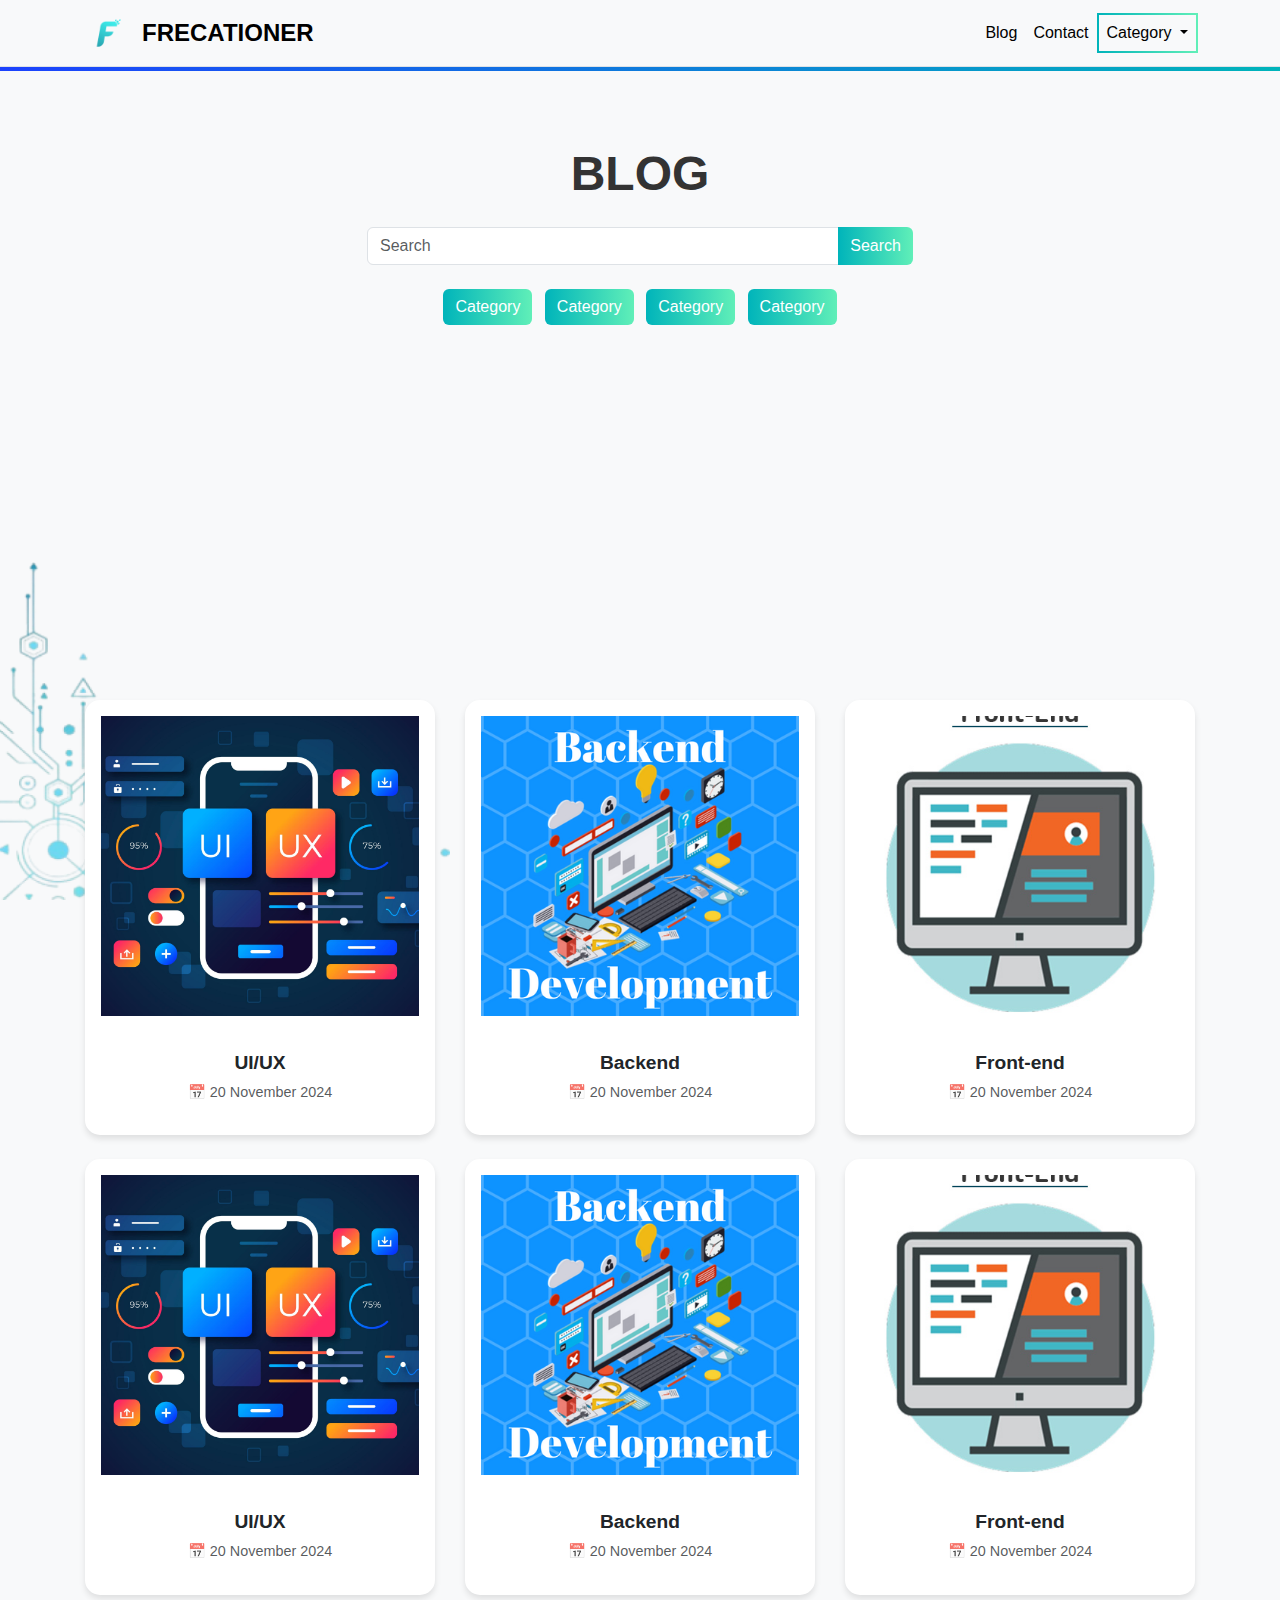
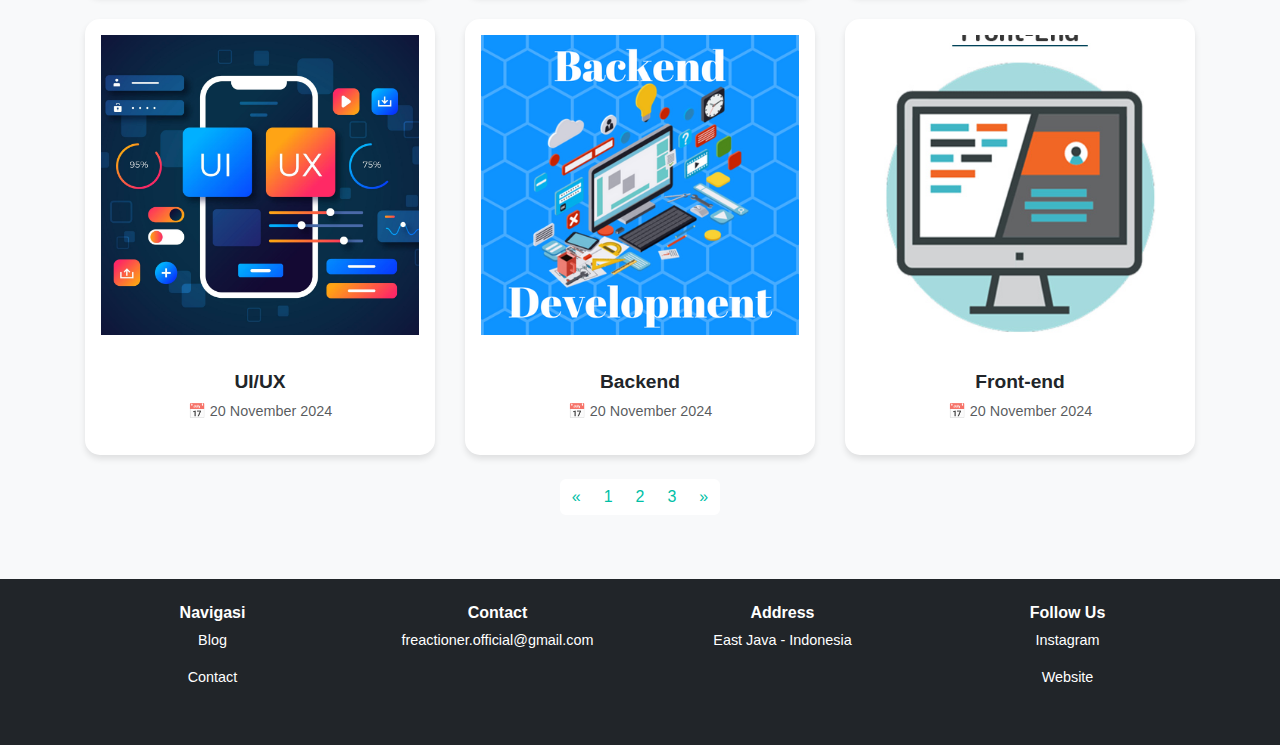
==== index.html @ 459d486b "main" ====
<!DOCTYPE html>
<html lang="en">
<head>
  <meta charset="UTF-8">
  <meta name="viewport" content="width=device-width, initial-scale=1.0">
  <title>Blog Page</title>
  <!-- Bootstrap 5 CSS -->
  <link href="https://cdn.jsdelivr.net/npm/bootstrap@5.3.0/dist/css/bootstrap.min.css" rel="stylesheet">
  <link rel="stylesheet" href="css/styles.css">
</head>
<body>
  <!-- Navbar -->
  <nav class="navbar navbar-expand-lg navbar-light bg-light border-bottom navbar-gradient-shadow">
    <div class="container">
        <img class="image" src="image/F.png" alt="">
      <a class="navbar-brand fw-bold" href="#">FRECATIONER</a>
      <button class="navbar-toggler" type="button" data-bs-toggle="collapse" data-bs-target="#navbarNav" aria-controls="navbarNav" aria-expanded="false" aria-label="Toggle navigation">
        <span class="navbar-toggler-icon"></span>
      </button>
      <div class="collapse navbar-collapse" id="navbarNav">
        <ul class="navbar-nav ms-auto">
          <li class="nav-item">
            <a class="nav-link active" href="#">Blog</a>
          </li>
          <li class="nav-item">
            <a class="nav-link active" href="#">Contact</a>
          </li>
          <li class="nav-item dropdown">
            <a class="nav-link dropdown-toggle" href="#" id="navbarDropdown" role="button" data-bs-toggle="dropdown">
              Category
            </a>
            <ul class="dropdown-menu" aria-labelledby="navbarDropdown">
              <li><a class="dropdown-item" href="#">UI/UX</a></li>
              <li><a class="dropdown-item" href="#">Backend</a></li>
              <li><a class="dropdown-item" href="#">Front-end</a></li>
            </ul>
          </li>
        </ul>
      </div>
    </div>
  </nav>

  <!-- Main Content -->
  <div class="container py-5">
    <h1 class="text-center mb-4">BLOG</h1>

    <!-- Search Bar -->
    <div class="row justify-content-center mb-4">
      <div class="col-md-6">
        <div class="input-group">
          <input type="text" class="form-control" placeholder="Search">
          <button class="btn btn-success">Search</button>
        </div>
      </div>
    </div>

    <!-- Categories -->
    <div class="text-center mb-4">
      <a href="categori.html" class="btn btn-outline-success mx-1">Category</a>
      <a href="categori.html" class="btn btn-outline-success mx-1">Category</a>
      <a href="categori.html" class="btn btn-outline-success mx-1">Category</a>
      <a href="categori.html" class="btn btn-outline-success mx-1">Category</a>
    </div>

    <!-- Gambar -->
    <div class="container">
      <img src="image/gambar-hiasan.png" class="corner-image">
    </div>

    <!-- Posts -->
  <div class="content-section">
    <div class="row g-4">
      <div class="col-md-4">
        <div class="card">
          <!-- <img src="#" class="card-img-top" alt="UI/UX"> -->
          <div class="card-body text-center">
            <img class="img" src="image/desain.jpeg" alt="">
            <h5 class="card-title">UI/UX</h5>
            <p class="text-muted"><span>📅</span> 20 November 2024</p>
          </div>
        </div>
      </div>
      <div class="col-md-4">
        <div class="card">
          <!-- <img src="#" class="card-img-top" alt="Backend"> -->
          <div class="card-body text-center">
            <img class="img" src="image/backend.png" alt="">
            <h5 class="card-title">Backend</h5>
            <p class="text-muted"><span>📅</span> 20 November 2024</p>
          </div>
        </div>
      </div>
      <div class="col-md-4">
        <div class="card">
          <!-- <img src="#" class="card-img-top" alt="Front-end"> -->
          <div class="card-body text-center">
            <img class="img" src="image/front_end.jpeg" alt="">
            <h5 class="card-title">Front-end</h5>
            <p class="text-muted"><span>📅</span> 20 November 2024</p>
          </div>
        </div>
      </div>
      <div class="col-md-4">
        <div class="card">
          <!-- <img src="#" class="card-img-top" alt="UI/UX"> -->
          <div class="card-body text-center">
            <img class="img" src="image/desain.jpeg" alt="">
            <h5 class="card-title">UI/UX</h5>
            <p class="text-muted"><span>📅</span> 20 November 2024</p>
          </div>
        </div>
      </div>
      <div class="col-md-4">
        <div class="card">
          <!-- <img src="#" class="card-img-top" alt="Backend"> -->
          <div class="card-body text-center">
            <img class="img" src="image/backend.png" alt="">
            <h5 class="card-title">Backend</h5>
            <p class="text-muted"><span>📅</span> 20 November 2024</p>
          </div>
        </div>
      </div>
      <div class="col-md-4">
        <div class="card">
          <!-- <img src="#" class="card-img-top" alt="Front-end"> -->
          <div class="card-body text-center">
            <img class="img" src="image/front_end.jpeg" alt="">
            <h5 class="card-title">Front-end</h5>
            <p class="text-muted"><span>📅</span> 20 November 2024</p>
          </div>
        </div>
      </div>
      <div class="col-md-4">
        <div class="card">
          <!-- <img src="#" class="card-img-top" alt="UI/UX"> -->
          <div class="card-body text-center">
            <img class="img" src="image/desain.jpeg" alt="">
            <h5 class="card-title">UI/UX</h5>
            <p class="text-muted"><span>📅</span> 20 November 2024</p>
          </div>
        </div>
      </div>
      <div class="col-md-4">
        <div class="card">
          <!-- <img src="#" class="card-img-top" alt="Backend"> -->
          <div class="card-body text-center">
            <img class="img" src="image/backend.png" alt="">
            <h5 class="card-title">Backend</h5>
            <p class="text-muted"><span>📅</span> 20 November 2024</p>
          </div>
        </div>
      </div>
      <div class="col-md-4">
        <div class="card">
          <!-- <img src="#" class="card-img-top" alt="Front-end"> -->
          <div class="card-body text-center">
            <img class="img" src="image/front_end.jpeg" alt="">
            <h5 class="card-title">Front-end</h5>
            <p class="text-muted"><span>📅</span> 20 November 2024</p>
          </div>
        </div>
      </div>
    </div>
  </div>
    

    <!-- Pagination -->
    <nav aria-label="Page navigation" class="mt-4">
      <ul class="pagination justify-content-center">
        <li class="page-item"><a class="page-link" href="#">&#xab;</a></li>
        <li class="page-item"><a class="page-link" href="#">1</a></li>
        <li class="page-item"><a class="page-link" href="#">2</a></li>
        <li class="page-item"><a class="page-link" href="#">3</a></li>
        <li class="page-item"><a class="page-link" href="#">&#xbb;</a></li>
      </ul>
    </nav>
  </div>

  <!-- Footer -->
  <footer class="bg-dark text-white py-4">
    <div class="container">
      <div class="row text-center">
        <div class="col-sm-12 col-md-3 mb-3">
          <h5>Navigasi</h5>
          <p>Blog</p>
          <p>Contact</p>
        </div>
        <div class="col-sm-12 col-md-3 mb-3">
          <h5>Contact</h5>
          <p>freactioner.official@gmail.com</p>
        </div>
        <div class="col-sm-12 col-md-3 mb-3">
          <h5>Address</h5>
          <p>East Java - Indonesia</p>
        </div>
        <div class="col-sm-12 col-md-3 mb-3">
          <h5>Follow Us</h5>
          <p>Instagram</p>
          <p>Website</p>
        </div>
      </div>
    </div>
  </footer>

  <!-- Bootstrap 5 JS -->
  <script src="https://cdn.jsdelivr.net/npm/bootstrap@5.3.0/dist/js/bootstrap.bundle.min.js"></script>
</body>
</html>
---- css/styles.css ----
/* Global Style */
body {
  font-family: "poppins", sans-serif;
  background-color: #f8f9fa;
  color: #333;
  height: 100%;
}

/* Navbar */
.navbar {
  background: white;
  border-bottom: 20px #000000;
}

.navbar-gradient-shadow{
  position: relative;
}

.navbar-gradient-shadow::before{
  content: '';
  position: absolute;
  top: 100%;
  left: 0;
  width: 100%;
  height: 5px; /* Adjust the height of the shadow */
  background: linear-gradient(to right, #1C42FD, #00B4BA);
  z-index: -1;
}

.navbar-brand {
  font-size: 1.5rem;
  font-weight: bold;
}

.navbar-brand span {
  color: #00bfa6;
}

.nav-link {
  font-weight: 500;
}

.nav-link.active {
  color: #000000 !important;
}

.image {
  width: 50px;
  height: auto;
  margin-right: 10px;
}

/* Navbar Category Button with Gradient Border */
.navbar .dropdown-toggle {
  border: 2px solid transparent;
  border-image: linear-gradient(to right, #00B4BA, #60EFB8) 1;
  padding: 6px 15px;
  color: #000000;
  background-color: transparent;
  font-weight: 500;
  transition: all 0.3s ease;
}

.navbar .dropdown-toggle:hover {
  background-image: linear-gradient(to right, #00B4BA, #006F76);
  color: #fff;
}

.dropdown-menu {
  border-radius: 10px;
  border: none;
  box-shadow: 0 4px 6px rgba(0, 0, 0, 0.1);
}

.dropdown-item {
  padding: 10px 20px;
}

.dropdown-item:hover {
  background-color: #00bfa6;
  color: #fff;
}

/* Page Title */
h1 {
  font-size: 3rem;
  font-weight: bold;
  margin-top: 30px;
}

/* Search Bar */
.input-group .btn {
  background: linear-gradient(to right, #00B4BA, #60EFB8);
  border: none;
  color: #fff;
}

/* Categories Buttons */
a.btn-outline-success {
  background: linear-gradient(to right, #00B4BA, #60EFB8);
  border: none;
  color: #ffffff;
}

a.btn-outline-success:hover {
  background-color: #00bfa6;
  color: #fff;
}

/* Gambar */
.corner-image {
  position: absolute;
  bottom: 0;
  left: 0;
  z-index: -1;
  width: 450px;
}

.content-section {
  margin-top: 375px;
}

/* Cards */
.card {
  border: none;
  border-radius: 15px;
  box-shadow: 0 4px 6px rgba(0, 0, 0, 0.1);
  overflow: hidden;
}

.card-title {
  margin-top: 20px;
  font-size: 1.2rem;
  font-weight: bold;
}

.card-body p {
  font-size: 0.9rem;
  color: #666;
}

.card {
  width: 100%;
  max-width: 350px;
  margin: auto;
}

.card-body .img {
  margin-bottom: 15px;
  width: 100%; 
  height: 300px;
  object-fit: cover;
}

/* Pagination */
.pagination .page-link {
  color: #00bfa6;
  border: none;
}

.pagination .page-link:hover {
  background-color: #00bfa6;
  color: #fff;
}

/* Footer */
footer {
  background: #212529;
  color: #fff;
  width: 100%;
}

footer h5 {
  font-size: 1rem;
  font-weight: bold;
}

footer p {
  font-size: 0.9rem;
  margin: fixed;
}

footer a {
  color: #00bfa6;
  text-decoration: none;
}

footer a:hover {
  text-decoration: underline;
}

/* Blog Decoration */
.blog-decoration {
  position: absolute;
  top: 30%;
  left: 5%;
  opacity: 0.2;
}

.blog-decoration img {
  width: 200px;
}
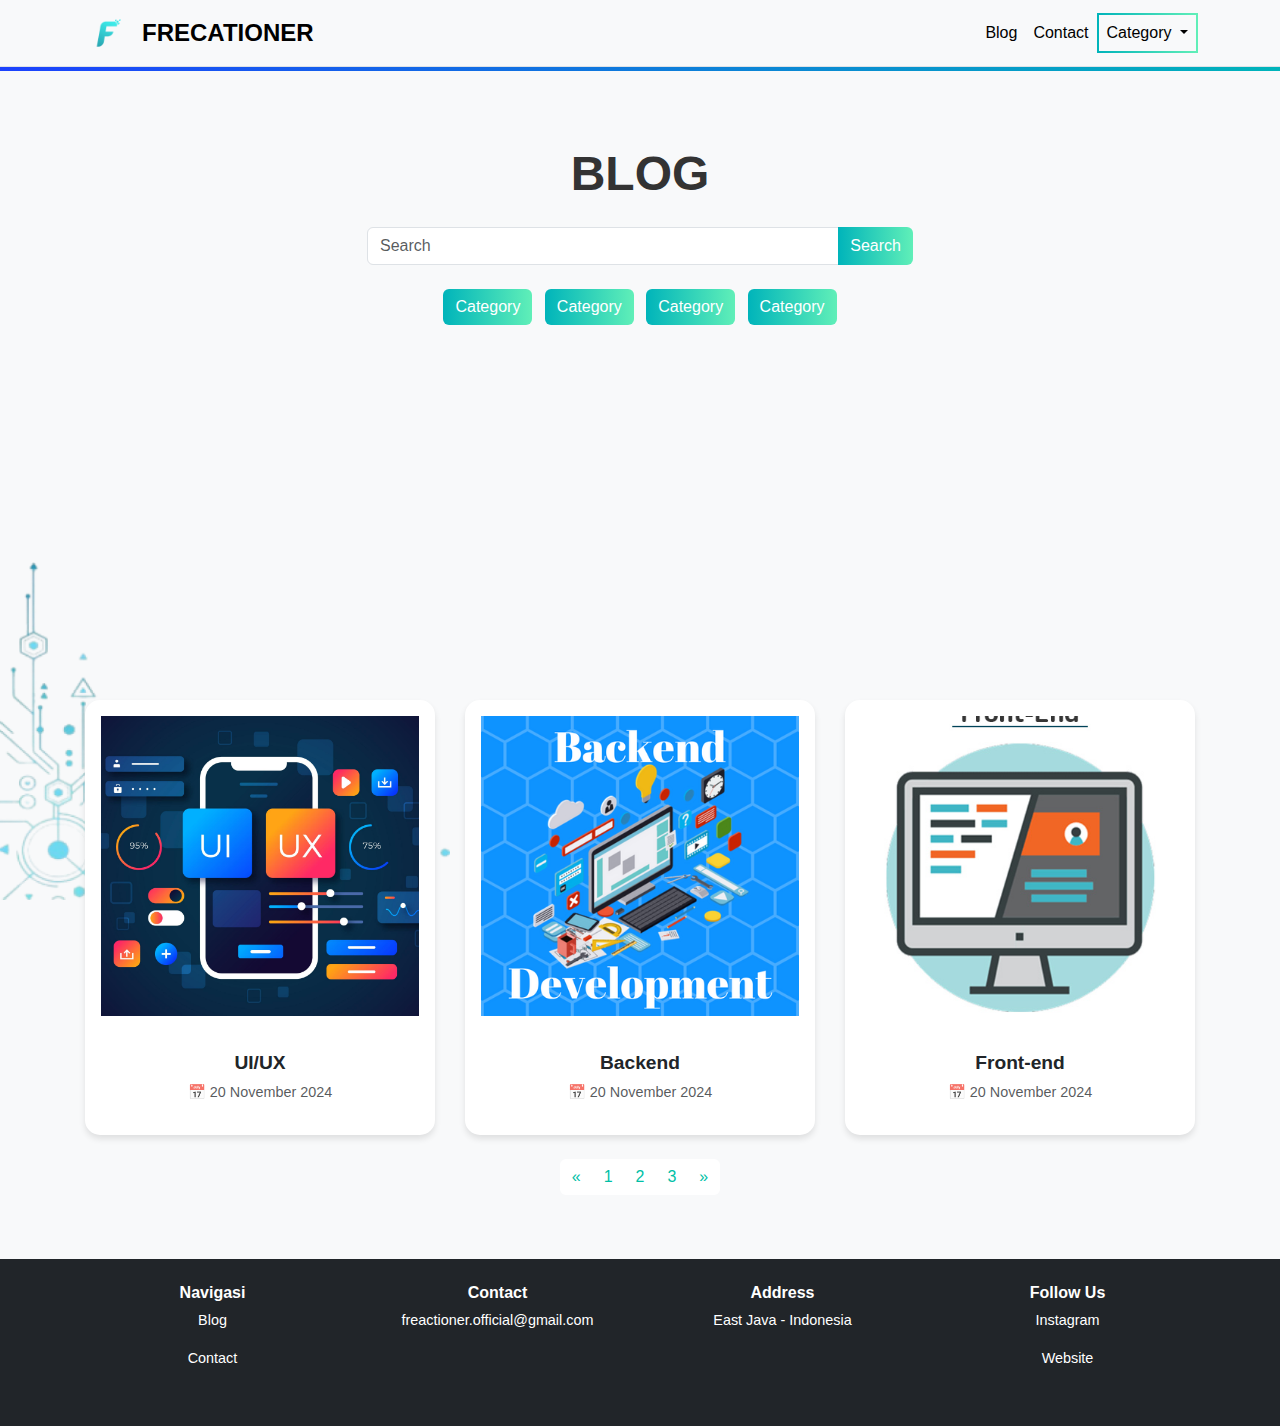
==== commit fbe45105: "2 halama sudah" ====
--- a/index.html
+++ b/index.html
@@ -6,13 +6,15 @@
   <title>Blog Page</title>
   <!-- Bootstrap 5 CSS -->
   <link href="https://cdn.jsdelivr.net/npm/bootstrap@5.3.0/dist/css/bootstrap.min.css" rel="stylesheet">
+  <!-- Animate.css -->
+  <link rel="stylesheet" href="https://cdnjs.cloudflare.com/ajax/libs/animate.css/4.1.1/animate.min.css"/>
   <link rel="stylesheet" href="css/styles.css">
 </head>
 <body>
   <!-- Navbar -->
-  <nav class="navbar navbar-expand-lg navbar-light bg-light border-bottom navbar-gradient-shadow">
+  <nav class="navbar navbar-expand-lg navbar-light bg-light border-bottom navbar-gradient-shadow animate__animated animate__fadeInDown">
     <div class="container">
-        <img class="image" src="image/F.png" alt="">
+      <img class="image" src="image/F.png" alt="">
       <a class="navbar-brand fw-bold" href="#">FRECATIONER</a>
       <button class="navbar-toggler" type="button" data-bs-toggle="collapse" data-bs-target="#navbarNav" aria-controls="navbarNav" aria-expanded="false" aria-label="Toggle navigation">
         <span class="navbar-toggler-icon"></span>
@@ -42,10 +44,10 @@
 
   <!-- Main Content -->
   <div class="container py-5">
-    <h1 class="text-center mb-4">BLOG</h1>
+    <h1 class="text-center mb-4 animate__animated animate__fadeIn">BLOG</h1>
 
     <!-- Search Bar -->
-    <div class="row justify-content-center mb-4">
+    <div class="row justify-content-center mb-4 animate__animated animate__zoomIn">
       <div class="col-md-6">
         <div class="input-group">
           <input type="text" class="form-control" placeholder="Search">
@@ -55,7 +57,7 @@
     </div>
 
     <!-- Categories -->
-    <div class="text-center mb-4">
+    <div class="text-center mb-4 animate__animated animate__bounceIn">
       <a href="categori.html" class="btn btn-outline-success mx-1">Category</a>
       <a href="categori.html" class="btn btn-outline-success mx-1">Category</a>
       <a href="categori.html" class="btn btn-outline-success mx-1">Category</a>
@@ -64,109 +66,46 @@
 
     <!-- Gambar -->
     <div class="container">
-      <img src="image/gambar-hiasan.png" class="corner-image">
+      <img src="image/gambar-hiasan.png" class="corner-image animate__animated animate__zoomIn">
     </div>
 
     <!-- Posts -->
-  <div class="content-section">
-    <div class="row g-4">
-      <div class="col-md-4">
-        <div class="card">
-          <!-- <img src="#" class="card-img-top" alt="UI/UX"> -->
-          <div class="card-body text-center">
-            <img class="img" src="image/desain.jpeg" alt="">
-            <h5 class="card-title">UI/UX</h5>
-            <p class="text-muted"><span>📅</span> 20 November 2024</p>
+    <div class="content-section">
+      <div class="row g-4">
+        <div class="col-md-4">
+          <div class="card animate__animated animate__zoomIn">
+            <div class="card-body text-center">
+              <img class="img" src="image/desain.jpeg" alt="">
+              <h5 class="card-title">UI/UX</h5>
+              <p class="text-muted"><span>📅</span> 20 November 2024</p>
+            </div>
           </div>
         </div>
-      </div>
-      <div class="col-md-4">
-        <div class="card">
-          <!-- <img src="#" class="card-img-top" alt="Backend"> -->
-          <div class="card-body text-center">
-            <img class="img" src="image/backend.png" alt="">
-            <h5 class="card-title">Backend</h5>
-            <p class="text-muted"><span>📅</span> 20 November 2024</p>
+        <div class="col-md-4">
+          <div class="card animate__animated animate__zoomIn">
+            <div class="card-body text-center">
+              <img class="img" src="image/backend.png" alt="">
+              <h5 class="card-title">Backend</h5>
+              <p class="text-muted"><span>📅</span> 20 November 2024</p>
+            </div>
           </div>
         </div>
-      </div>
-      <div class="col-md-4">
-        <div class="card">
-          <!-- <img src="#" class="card-img-top" alt="Front-end"> -->
-          <div class="card-body text-center">
-            <img class="img" src="image/front_end.jpeg" alt="">
-            <h5 class="card-title">Front-end</h5>
-            <p class="text-muted"><span>📅</span> 20 November 2024</p>
+        <div class="col-md-4">
+          <div class="card animate__animated animate__zoomIn">
+            <div class="card-body text-center">
+              <img class="img" src="image/front_end.jpeg" alt="">
+              <h5 class="card-title">Front-end</h5>
+              <p class="text-muted"><span>📅</span> 20 November 2024</p>
+            </div>
           </div>
         </div>
-      </div>
-      <div class="col-md-4">
-        <div class="card">
-          <!-- <img src="#" class="card-img-top" alt="UI/UX"> -->
-          <div class="card-body text-center">
-            <img class="img" src="image/desain.jpeg" alt="">
-            <h5 class="card-title">UI/UX</h5>
-            <p class="text-muted"><span>📅</span> 20 November 2024</p>
-          </div>
-        </div>
-      </div>
-      <div class="col-md-4">
-        <div class="card">
-          <!-- <img src="#" class="card-img-top" alt="Backend"> -->
-          <div class="card-body text-center">
-            <img class="img" src="image/backend.png" alt="">
-            <h5 class="card-title">Backend</h5>
-            <p class="text-muted"><span>📅</span> 20 November 2024</p>
-          </div>
-        </div>
-      </div>
-      <div class="col-md-4">
-        <div class="card">
-          <!-- <img src="#" class="card-img-top" alt="Front-end"> -->
-          <div class="card-body text-center">
-            <img class="img" src="image/front_end.jpeg" alt="">
-            <h5 class="card-title">Front-end</h5>
-            <p class="text-muted"><span>📅</span> 20 November 2024</p>
-          </div>
-        </div>
-      </div>
-      <div class="col-md-4">
-        <div class="card">
-          <!-- <img src="#" class="card-img-top" alt="UI/UX"> -->
-          <div class="card-body text-center">
-            <img class="img" src="image/desain.jpeg" alt="">
-            <h5 class="card-title">UI/UX</h5>
-            <p class="text-muted"><span>📅</span> 20 November 2024</p>
-          </div>
-        </div>
-      </div>
-      <div class="col-md-4">
-        <div class="card">
-          <!-- <img src="#" class="card-img-top" alt="Backend"> -->
-          <div class="card-body text-center">
-            <img class="img" src="image/backend.png" alt="">
-            <h5 class="card-title">Backend</h5>
-            <p class="text-muted"><span>📅</span> 20 November 2024</p>
-          </div>
-        </div>
-      </div>
-      <div class="col-md-4">
-        <div class="card">
-          <!-- <img src="#" class="card-img-top" alt="Front-end"> -->
-          <div class="card-body text-center">
-            <img class="img" src="image/front_end.jpeg" alt="">
-            <h5 class="card-title">Front-end</h5>
-            <p class="text-muted"><span>📅</span> 20 November 2024</p>
-          </div>
-        </div>
+        <!-- Tambahan post lainnya... -->
       </div>
     </div>
-  </div>
-    
 
     <!-- Pagination -->
     <nav aria-label="Page navigation" class="mt-4">
-      <ul class="pagination justify-content-center">
+      <ul class="pagination justify-content-center animate__animated animate__fadeIn">
         <li class="page-item"><a class="page-link" href="#">&#xab;</a></li>
         <li class="page-item"><a class="page-link" href="#">1</a></li>
         <li class="page-item"><a class="page-link" href="#">2</a></li>
@@ -177,7 +116,7 @@
   </div>
 
   <!-- Footer -->
-  <footer class="bg-dark text-white py-4">
+  <footer class="bg-dark text-white py-4 animate__animated animate__fadeInUp">
     <div class="container">
       <div class="row text-center">
         <div class="col-sm-12 col-md-3 mb-3">
--- a/css/styles.css
+++ b/css/styles.css
@@ -1,4 +1,6 @@
 /* Global Style */
+@import url('https://cdnjs.cloudflare.com/ajax/libs/animate.css/4.1.1/animate.min.css');
+
 body {
   font-family: "poppins", sans-serif;
   background-color: #f8f9fa;
@@ -10,6 +12,7 @@
 .navbar {
   background: white;
   border-bottom: 20px #000000;
+  animation: fadeInDown 1s ease-in-out;
 }
 
 .navbar-gradient-shadow{
@@ -86,9 +89,14 @@
   font-size: 3rem;
   font-weight: bold;
   margin-top: 30px;
+  animation: fadeIn 1.2s ease-in-out;
 }
 
 /* Search Bar */
+.input-group {
+  animation: zoomIn 0.8s ease-in-out;
+}
+
 .input-group .btn {
   background: linear-gradient(to right, #00B4BA, #60EFB8);
   border: none;
@@ -100,6 +108,7 @@
   background: linear-gradient(to right, #00B4BA, #60EFB8);
   border: none;
   color: #ffffff;
+  animation: bounceIn 1.2s ease;
 }
 
 a.btn-outline-success:hover {
@@ -114,6 +123,7 @@
   left: 0;
   z-index: -1;
   width: 450px;
+  animation: zoomIn 1.5s ease;
 }
 
 .content-section {
@@ -121,28 +131,31 @@
 }
 
 /* Cards */
-.card {
-  border: none;
-  border-radius: 15px;
-  box-shadow: 0 4px 6px rgba(0, 0, 0, 0.1);
-  overflow: hidden;
-}
-
-.card-title {
-  margin-top: 20px;
-  font-size: 1.2rem;
-  font-weight: bold;
-}
-
-.card-body p {
-  font-size: 0.9rem;
-  color: #666;
-}
-
 .card {
   width: 100%;
   max-width: 350px;
   margin: auto;
+  border: none;
+  border-radius: 15px;
+  box-shadow: 0 4px 6px rgba(0, 0, 0, 0.1);
+  overflow: hidden;
+  transition: transform 0.4s ease, box-shadow 0.4s ease;
+}
+
+.card:hover {
+  transform: translateY(-10px);
+  box-shadow: 0 8px 16px rgba(0, 0, 0, 0.2);
+}
+
+.card-title {
+  margin-top: 20px;
+  font-size: 1.2rem;
+  font-weight: bold;
+}
+
+.card-body p {
+  font-size: 0.9rem;
+  color: #666;
 }
 
 .card-body .img {
@@ -168,6 +181,7 @@
   background: #212529;
   color: #fff;
   width: 100%;
+  animation: fadeInUp 1.5s ease-in-out;
 }
 
 footer h5 {
@@ -199,4 +213,39 @@
 
 .blog-decoration img {
   width: 200px;
-}
+  animation: zoomIn 2s ease;
+}
+
+
+/* ANIMASI */
+
+@keyframes fadeIn {
+  0% {
+    opacity: 0;
+  }
+  100% {
+    opacity: 1;
+  }
+}
+
+@keyframes customZoomIn {
+  0% {
+    opacity: 0;
+    transform: scale(0.9) scaleY(-1) scaleX(-1); /* Zoom kecil tetap terbalik */
+  }
+  100% {
+    opacity: 1;
+    transform: scale(1) scaleY(-1) scaleX(-1); /* Zoom normal, tetap terbalik */
+  }
+ }
+
+ @keyframes fadeInUp {
+  0% {
+    opacity: 0;
+    transform: translateY(20px);
+  }
+  100% {
+    opacity: 1;
+    transform: translateY(0);
+  }
+ }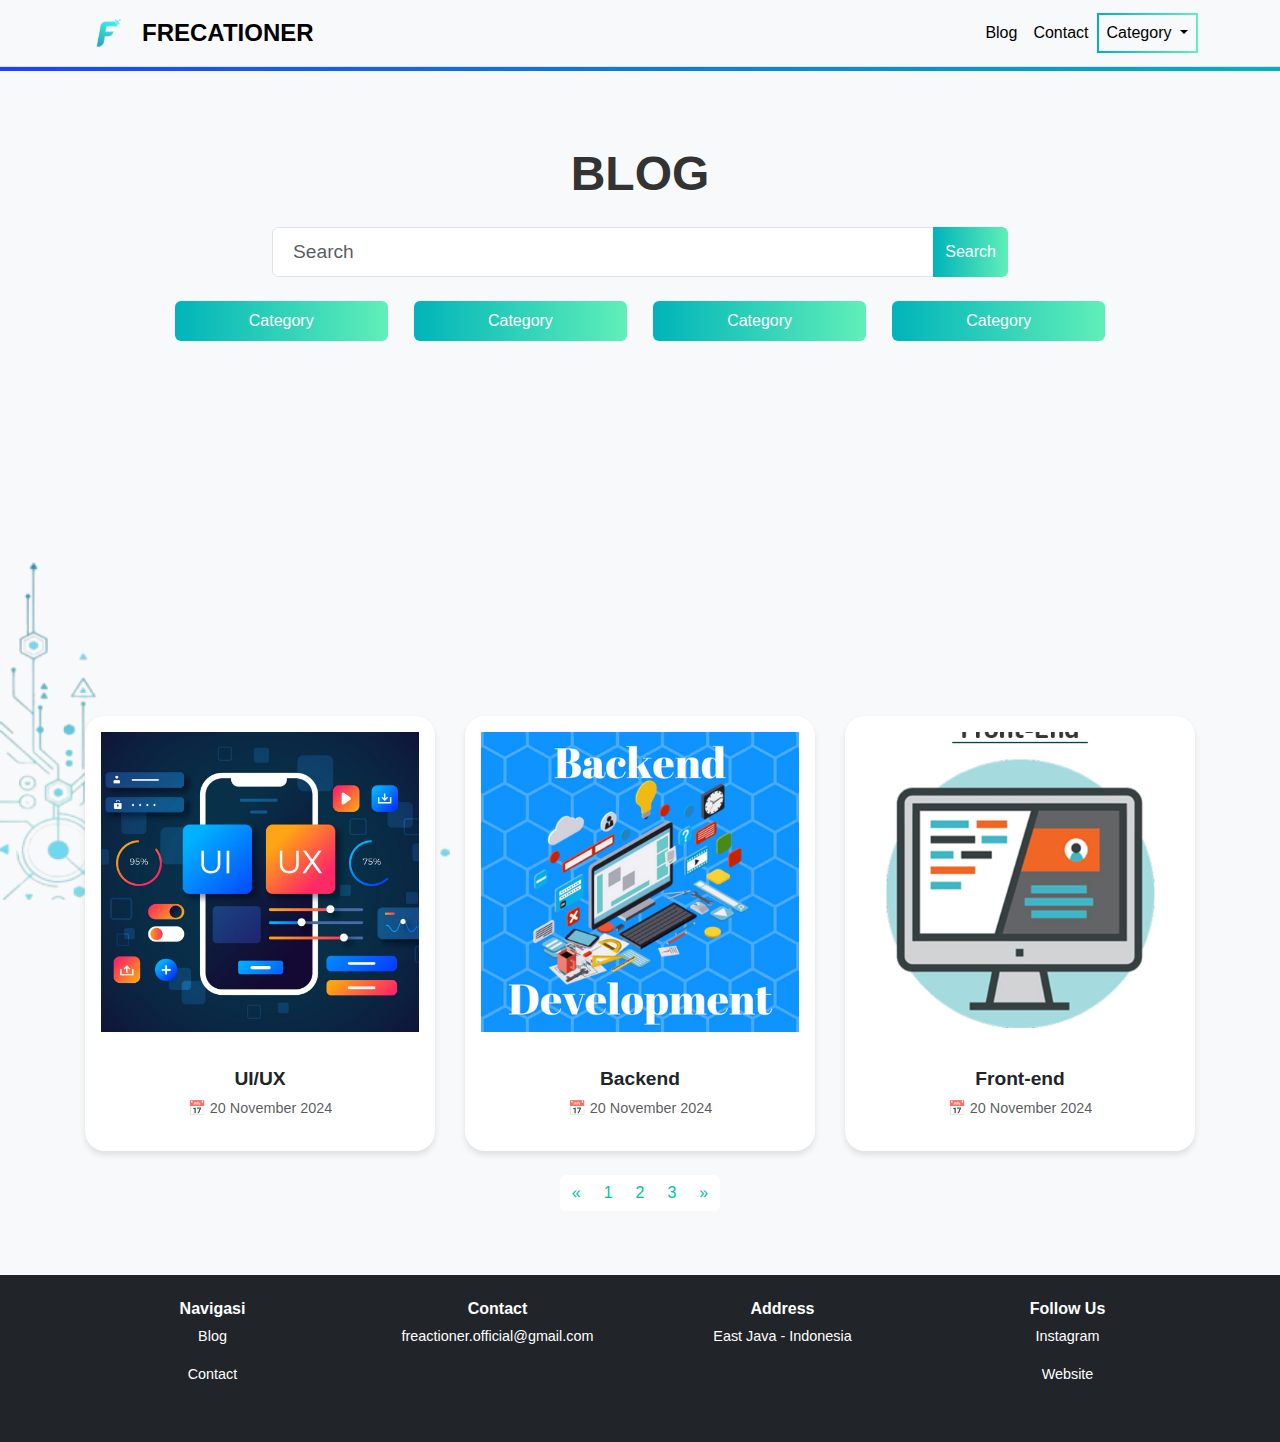
==== commit b48a46d7: "memperbarui animasi dan responsive" ====
--- a/index.html
+++ b/index.html
@@ -41,6 +41,7 @@
       </div>
     </div>
   </nav>
+  <!-- End Navbar -->
 
   <!-- Main Content -->
   <div class="container py-5">
@@ -48,7 +49,7 @@
 
     <!-- Search Bar -->
     <div class="row justify-content-center mb-4 animate__animated animate__zoomIn">
-      <div class="col-md-6">
+      <div class="col-md-8">
         <div class="input-group">
           <input type="text" class="form-control" placeholder="Search">
           <button class="btn btn-success">Search</button>
@@ -57,19 +58,21 @@
     </div>
 
     <!-- Categories -->
-    <div class="text-center mb-4 animate__animated animate__bounceIn">
-      <a href="categori.html" class="btn btn-outline-success mx-1">Category</a>
-      <a href="categori.html" class="btn btn-outline-success mx-1">Category</a>
-      <a href="categori.html" class="btn btn-outline-success mx-1">Category</a>
-      <a href="categori.html" class="btn btn-outline-success mx-1">Category</a>
+    <div class="category-button text-center mb-4 animate__animated animate__bounceIn">
+      <div class="button-container">
+        <a href="categori.html" class="btn btn-outline-success mx-2">Category</a>
+        <a href="categori.html" class="btn btn-outline-success mx-2">Category</a>
+        <a href="categori.html" class="btn btn-outline-success mx-2">Category</a>
+        <a href="categori.html" class="btn btn-outline-success mx-2">Category</a>
+      </div>
     </div>
 
     <!-- Gambar -->
     <div class="container">
-      <img src="image/gambar-hiasan.png" class="corner-image animate__animated animate__zoomIn">
+      <img src="image/gambar-hiasan.png" class="corner-image img-fluid animate__animated animate__zoomIn">
     </div>
 
-    <!-- Posts -->
+    <!-- Card -->
     <div class="content-section">
       <div class="row g-4">
         <div class="col-md-4">
--- a/css/styles.css
+++ b/css/styles.css
@@ -1,11 +1,16 @@
 /* Global Style */
 @import url('https://cdnjs.cloudflare.com/ajax/libs/animate.css/4.1.1/animate.min.css');
+
+* {
+  box-sizing: border-box;
+}
 
 body {
   font-family: "poppins", sans-serif;
   background-color: #f8f9fa;
   color: #333;
   height: 100%;
+  overflow-x: hidden;
 }
 
 /* Navbar */
@@ -97,6 +102,12 @@
   animation: zoomIn 0.8s ease-in-out;
 }
 
+input.form-control {
+  height: 50px;
+  font-size: 1.2rem;
+  padding: 10px 20px;
+}
+
 .input-group .btn {
   background: linear-gradient(to right, #00B4BA, #60EFB8);
   border: none;
@@ -105,24 +116,46 @@
 
 /* Categories Buttons */
 a.btn-outline-success {
+  display: flex;
+  align-items: center;
+  justify-content: center;
+  justify-content: center;
   background: linear-gradient(to right, #00B4BA, #60EFB8);
   border: none;
+  line-height: 25px;
   color: #ffffff;
+  height: 40px;
+  width: 100px;
   animation: bounceIn 1.2s ease;
+  transition: transform 0.3s ease, box-shadow 0.3s ease;
+  flex-basis: calc(20% - 10px);
+  box-sizing: border-box;
 }
 
 a.btn-outline-success:hover {
   background-color: #00bfa6;
   color: #fff;
+  transform: scale(1.15);
+  box-shadow: 0 4px 15px rgba(0, 0, 0, 0.2);
+}
+
+.button-container {
+  display: flex;
+  flex-wrap: wrap; /* Membungkus tombol ke baris berikutnya */
+  justify-content: center; /* Mengatur tombol agar berada di tengah */
+  gap: 10px; /* Memberi jarak antar tombol */
 }
 
 /* Gambar */
 .corner-image {
+  width: 100%;
+  height: auto;
+  max-width: 450px;
+  display: block;
   position: absolute;
   bottom: 0;
   left: 0;
   z-index: -1;
-  width: 450px;
   animation: zoomIn 1.5s ease;
 }
 
@@ -136,7 +169,7 @@
   max-width: 350px;
   margin: auto;
   border: none;
-  border-radius: 15px;
+  border-radius: 20px;
   box-shadow: 0 4px 6px rgba(0, 0, 0, 0.1);
   overflow: hidden;
   transition: transform 0.4s ease, box-shadow 0.4s ease;
@@ -160,7 +193,7 @@
 
 .card-body .img {
   margin-bottom: 15px;
-  width: 100%; 
+  width: 100%;  
   height: 300px;
   object-fit: cover;
 }
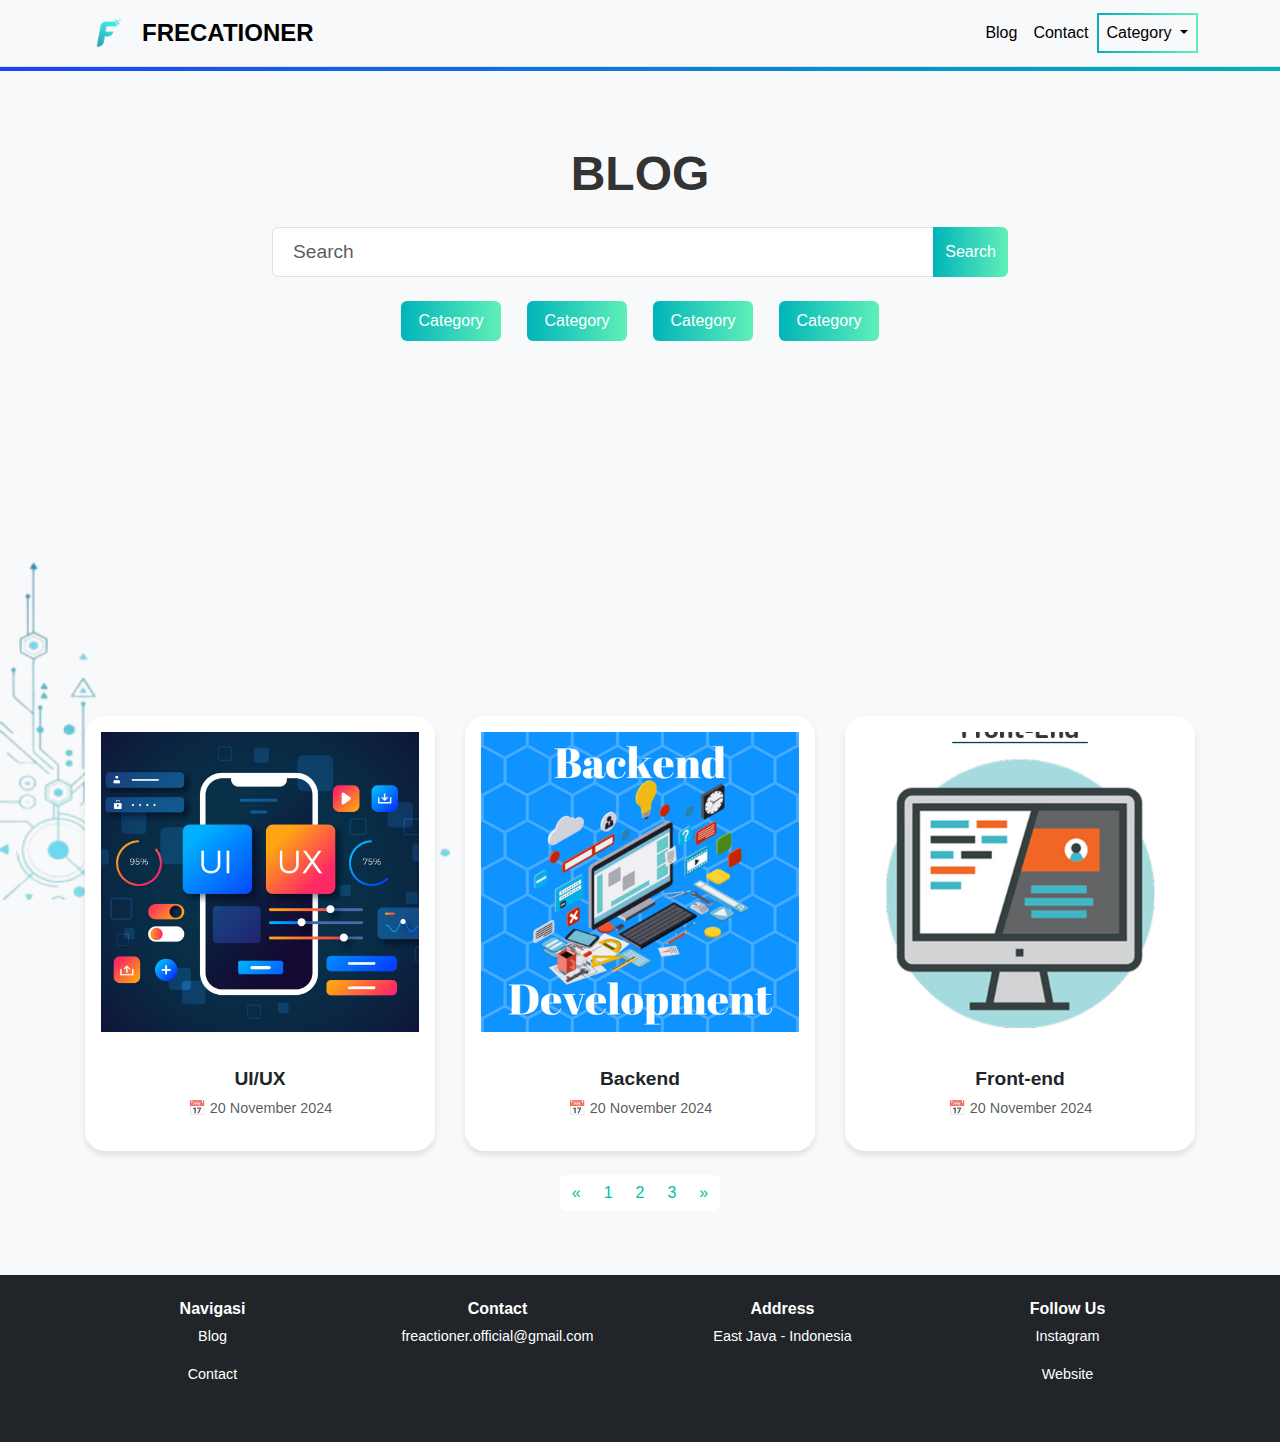
==== commit df45787e: "responsive of whole pages" ====
--- a/index.html
+++ b/index.html
@@ -22,10 +22,10 @@
       <div class="collapse navbar-collapse" id="navbarNav">
         <ul class="navbar-nav ms-auto">
           <li class="nav-item">
-            <a class="nav-link active" href="#">Blog</a>
+            <a class="nav-link active" href="category.html">Blog</a>
           </li>
           <li class="nav-item">
-            <a class="nav-link active" href="#">Contact</a>
+            <a class="nav-link active" href="contact.html">Contact</a>
           </li>
           <li class="nav-item dropdown">
             <a class="nav-link dropdown-toggle" href="#" id="navbarDropdown" role="button" data-bs-toggle="dropdown">
--- a/css/styles.css
+++ b/css/styles.css
@@ -119,7 +119,6 @@
   display: flex;
   align-items: center;
   justify-content: center;
-  justify-content: center;
   background: linear-gradient(to right, #00B4BA, #60EFB8);
   border: none;
   line-height: 25px;
@@ -128,7 +127,7 @@
   width: 100px;
   animation: bounceIn 1.2s ease;
   transition: transform 0.3s ease, box-shadow 0.3s ease;
-  flex-basis: calc(20% - 10px);
+  /* flex-basis: calc(20% - 10px); */
   box-sizing: border-box;
 }
 
@@ -141,9 +140,9 @@
 
 .button-container {
   display: flex;
-  flex-wrap: wrap; /* Membungkus tombol ke baris berikutnya */
-  justify-content: center; /* Mengatur tombol agar berada di tengah */
-  gap: 10px; /* Memberi jarak antar tombol */
+  flex-wrap: wrap;
+  justify-content: center;
+  gap: 10px;
 }
 
 /* Gambar */
@@ -262,23 +261,108 @@
 }
 
 @keyframes customZoomIn {
-  0% {
-    opacity: 0;
-    transform: scale(0.9) scaleY(-1) scaleX(-1); /* Zoom kecil tetap terbalik */
-  }
-  100% {
-    opacity: 1;
-    transform: scale(1) scaleY(-1) scaleX(-1); /* Zoom normal, tetap terbalik */
-  }
+0% {
+  opacity: 0;
+  transform: scale(0.9) scaleY(-1) scaleX(-1); /* Zoom kecil tetap terbalik */
  }
-
- @keyframes fadeInUp {
-  0% {
-    opacity: 0;
-    transform: translateY(20px);
-  }
-  100% {
-    opacity: 1;
-    transform: translateY(0);
-  }
- }+100% {
+  opacity: 1;
+  transform: scale(1) scaleY(-1) scaleX(-1); /* Zoom normal, tetap terbalik */
+ }
+}
+
+@keyframes fadeInUp {
+0% {
+  opacity: 0;
+  transform: translateY(20px);
+ }
+100% {
+  opacity: 1;
+  transform: translateY(0);
+ }
+}
+
+ /* Responsif untuk Tablet (Layar dengan lebar maksimal 768px) */
+@media (max-width: 768px) {
+h1 {
+  font-size: 2rem; /* Mengurangi ukuran font untuk judul */
+}
+
+.navbar-brand {
+  font-size: 1.3rem; /* Sesuaikan ukuran font brand pada navbar */
+}
+
+.card {
+  max-width: 300px; /* Kurangi ukuran maksimum card */
+}
+
+.button-container {
+  justify-content: center;
+}
+
+.btn-outline-success {
+  width: 45%; /* Setengah lebar pada layar lebih kecil */ 
+  margin-bottom: 10px;
+}
+
+a.btn-outline-success {
+  width: 100%;
+  flex-basis: 100%;
+}
+
+.content-section {
+  margin-top: 200px; /* Kurangi margin untuk menghemat ruang pada layar kecil */
+}
+
+.corner-image {
+  max-width: 300px; /* Sesuaikan ukuran gambar pojok */
+}
+
+footer h5, footer p {
+  font-size: 0.8rem; /* Kurangi ukuran font footer */
+}
+}
+
+/* Responsif untuk Ponsel (Layar dengan lebar maksimal 576px) */
+@media (max-width: 576px) {
+h1 {
+  font-size: 1.5rem; /* Lebih kecil lagi untuk ponsel */
+}
+
+.navbar-brand {
+  font-size: 1.2rem; /* Lebih kecil lagi pada brand navbar */
+}
+
+.input-group .btn {
+  font-size: 0.9rem; /* Kurangi ukuran font pada tombol */
+}
+
+.card {
+  max-width: 100%; /* Buat card memenuhi lebar layar */
+  margin: 10px; /* Tambah margin agar tidak terlalu menempel di tepi */
+}
+
+.btn-outline-success {
+  width: 100%; /* Tombol menjadi full-width pada layar ponsel */
+}
+
+.card-body p {
+  font-size: 0.8rem; /* Kurangi ukuran font dalam card */
+}
+
+.corner-image {
+  max-width: 250px; /* Ukuran lebih kecil untuk ponsel */
+}
+
+.button-container {
+  flex-direction: column; /* Buat tombol-tombol berbaris vertikal pada layar kecil */
+}
+
+footer h5, footer p {
+  font-size: 0.7rem; /* Lebih kecil lagi untuk footer */
+}
+
+.blog-decoration img {
+  width: 150px; /* Sesuaikan ukuran dekorasi blog */
+}
+}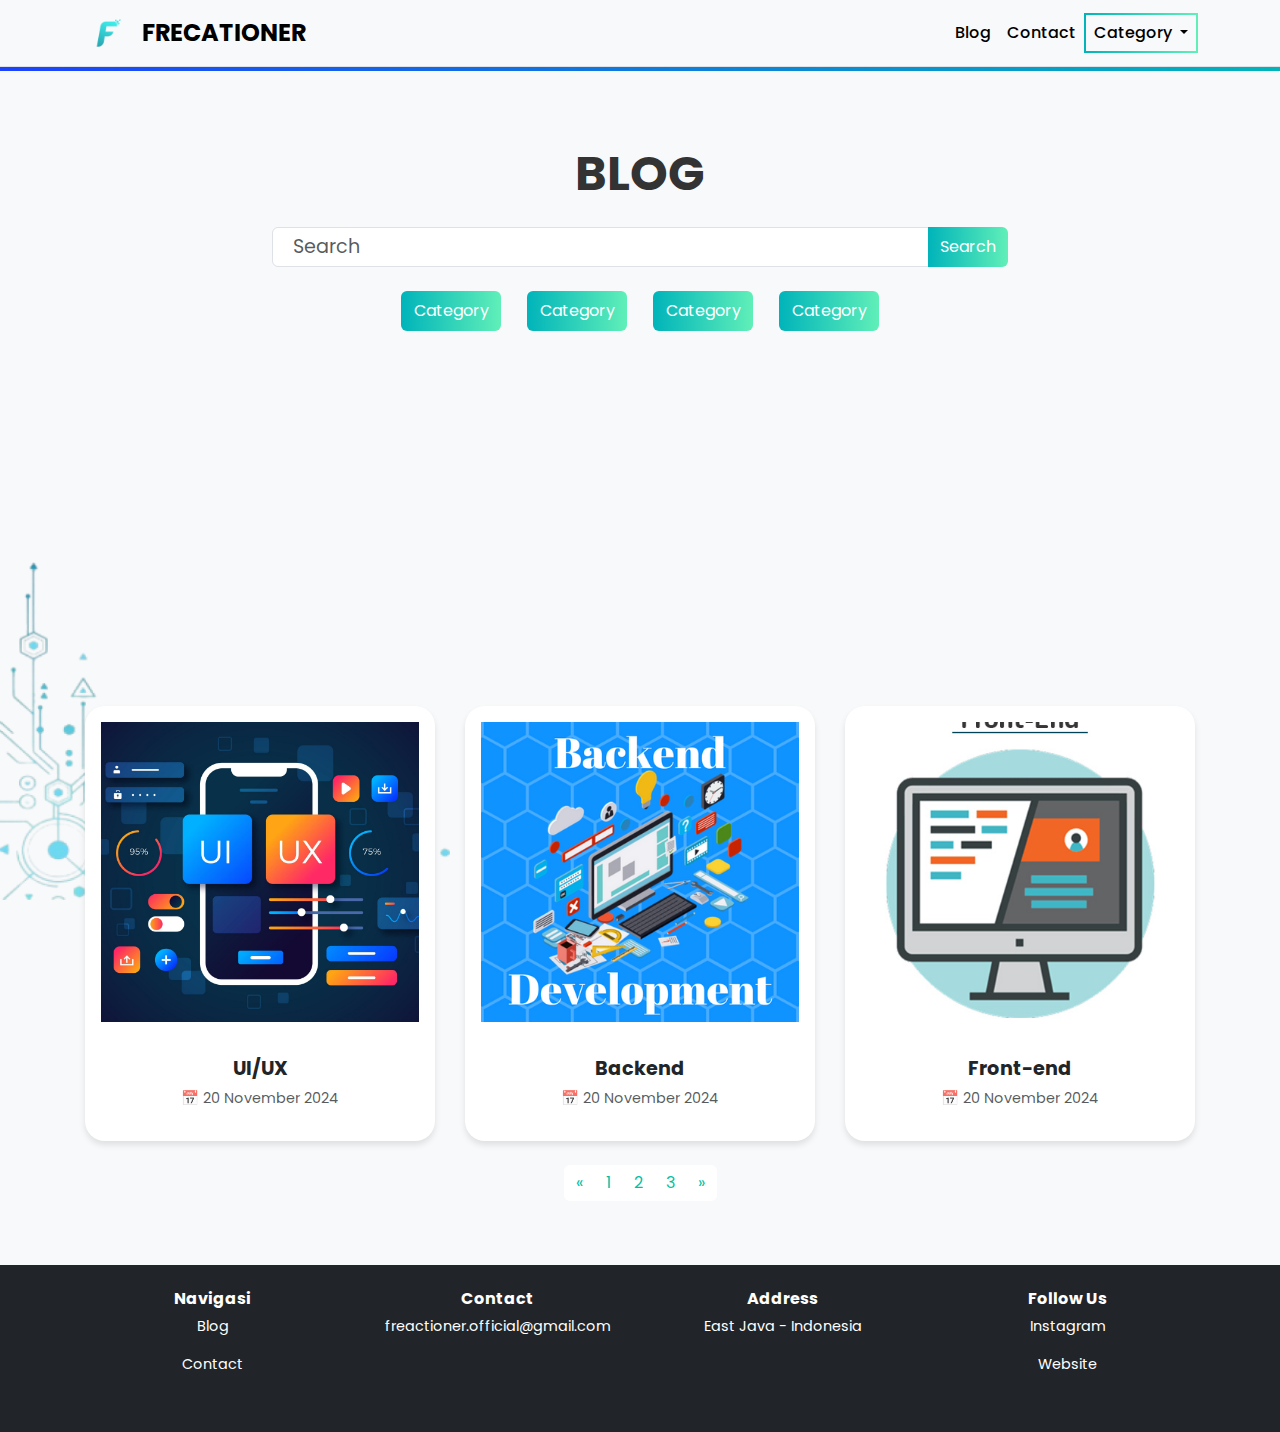
==== commit 350158ba: "FINISHING" ====
--- a/index.html
+++ b/index.html
@@ -8,6 +8,7 @@
   <link href="https://cdn.jsdelivr.net/npm/bootstrap@5.3.0/dist/css/bootstrap.min.css" rel="stylesheet">
   <!-- Animate.css -->
   <link rel="stylesheet" href="https://cdnjs.cloudflare.com/ajax/libs/animate.css/4.1.1/animate.min.css"/>
+  <link href="https://fonts.googleapis.com/css2?family=Poppins:wght@300;400;500;600;700&display=swap" rel="stylesheet">
   <link rel="stylesheet" href="css/styles.css">
 </head>
 <body>
@@ -46,7 +47,6 @@
   <!-- Main Content -->
   <div class="container py-5">
     <h1 class="text-center mb-4 animate__animated animate__fadeIn">BLOG</h1>
-
     <!-- Search Bar -->
     <div class="row justify-content-center mb-4 animate__animated animate__zoomIn">
       <div class="col-md-8">
--- a/css/styles.css
+++ b/css/styles.css
@@ -6,7 +6,7 @@
 }
 
 body {
-  font-family: "poppins", sans-serif;
+  font-family: 'Poppins', sans-serif;
   background-color: #f8f9fa;
   color: #333;
   height: 100%;
@@ -103,12 +103,13 @@
 }
 
 input.form-control {
-  height: 50px;
+  height: 40px;
   font-size: 1.2rem;
   padding: 10px 20px;
 }
 
 .input-group .btn {
+  height: 40px;
   background: linear-gradient(to right, #00B4BA, #60EFB8);
   border: none;
   color: #fff;
@@ -167,6 +168,7 @@
   width: 100%;
   max-width: 350px;
   margin: auto;
+  position: relative;
   border: none;
   border-radius: 20px;
   box-shadow: 0 4px 6px rgba(0, 0, 0, 0.1);
@@ -263,11 +265,11 @@
 @keyframes customZoomIn {
 0% {
   opacity: 0;
-  transform: scale(0.9) scaleY(-1) scaleX(-1); /* Zoom kecil tetap terbalik */
+  transform: scale(0.9) scaleY(-1) scaleX(-1);
  }
 100% {
   opacity: 1;
-  transform: scale(1) scaleY(-1) scaleX(-1); /* Zoom normal, tetap terbalik */
+  transform: scale(1) scaleY(-1) scaleX(-1);
  }
 }
 
@@ -282,87 +284,162 @@
  }
 }
 
- /* Responsif untuk Tablet (Layar dengan lebar maksimal 768px) */
-@media (max-width: 768px) {
-h1 {
-  font-size: 2rem; /* Mengurangi ukuran font untuk judul */
-}
-
+/* Responsive styling for screens with max-width 991px */
+@media (max-width: 991px) {
+  /* Adjust navbar brand and collapse behavior */
+  .navbar-brand {
+    font-size: 1.5rem;
+  }
+
+  .navbar-collapse {
+    justify-content: center;
+  }
+
+  /* Adjust search bar */
+  .input-group {
+    flex-wrap: nowrap;
+  }
+  .input-group .form-control {
+    flex: 1;
+  }
+  .input-group .btn {
+    flex-shrink: 0;
+    width: auto;
+  }
+
+  /* Adjust category buttons */
+  .button-container .btn {
+    padding: 0.5rem 1rem;
+    font-size: 0.9rem;
+  }
+
+  /* Adjust card layout */
+.card {
+  width: 100%;
+  max-width: 600px;
+  margin: 0 auto;
+}
+
+  .col-md-4 {
+    width: 100%;
+    margin-bottom: 20px;
+  }
+
+  /* Adjust pagination */
+  .pagination .page-link {
+    padding: 0.75rem 1rem;
+    font-size: 0.9rem;
+  }
+
+  /* Adjust footer layout */
+  footer .row {
+    flex-direction: column;
+  }
+  footer .col-md-3 {
+    width: 100%;
+    margin-bottom: 20px;
+  }
+}
+
+/* Responsive styling for screens with max-width 767px */
+@media (max-width: 767px) {
+/* Adjust navbar elements */
+.navbar {
+  text-align: center;
+}
 .navbar-brand {
-  font-size: 1.3rem; /* Sesuaikan ukuran font brand pada navbar */
-}
-
-.card {
-  max-width: 300px; /* Kurangi ukuran maksimum card */
-}
-
-.button-container {
+  margin: 0 auto;
+}
+.navbar-collapse {
   justify-content: center;
 }
 
-.btn-outline-success {
-  width: 45%; /* Setengah lebar pada layar lebih kecil */ 
+  /* Adjust search bar */
+.input-group {
+  flex-wrap: nowrap;
+}
+.input-group .form-control {
+  flex: 1;
+}
+.input-group .btn {
+  width: auto;
+  flex-shrink: 0;
+}
+
+/* Adjust category buttons */
+.button-container .btn {
+  display: block;
+  width: 100%;
   margin-bottom: 10px;
 }
 
-a.btn-outline-success {
-  width: 100%;
-  flex-basis: 100%;
-}
-
-.content-section {
-  margin-top: 200px; /* Kurangi margin untuk menghemat ruang pada layar kecil */
-}
-
-.corner-image {
-  max-width: 300px; /* Sesuaikan ukuran gambar pojok */
-}
-
-footer h5, footer p {
-  font-size: 0.8rem; /* Kurangi ukuran font footer */
+/* Adjust card layout */
+.content-section .row {
+  flex-direction: column;
+}
+.col-md-4 {
+  width: 100%;
+  margin-bottom: 20px;
+}
+
+/* Adjust footer layout */
+footer .row {
+  flex-direction: column;
+}
+footer .col-md-3 {
+  width: 100%;
+  margin-bottom: 20px;
+}
+
+/* Adjust pagination */
+.pagination {
+  flex-wrap: wrap;
+}
+.pagination .page-link {
+  padding: 0.75rem 1rem;
 }
 }
 
 /* Responsif untuk Ponsel (Layar dengan lebar maksimal 576px) */
 @media (max-width: 576px) {
 h1 {
-  font-size: 1.5rem; /* Lebih kecil lagi untuk ponsel */
+  font-size: 1.5rem;
 }
 
 .navbar-brand {
-  font-size: 1.2rem; /* Lebih kecil lagi pada brand navbar */
+  font-size: 1.2rem;
 }
 
 .input-group .btn {
-  font-size: 0.9rem; /* Kurangi ukuran font pada tombol */
+  font-size: 0.9rem;
+}
+
+.btn-outline-success {
+  width: 100%;
 }
 
 .card {
-  max-width: 100%; /* Buat card memenuhi lebar layar */
-  margin: 10px; /* Tambah margin agar tidak terlalu menempel di tepi */
-}
-
-.btn-outline-success {
-  width: 100%; /* Tombol menjadi full-width pada layar ponsel */
+  max-width: 100%;
+  margin: 10px;
 }
 
 .card-body p {
-  font-size: 0.8rem; /* Kurangi ukuran font dalam card */
+  font-size: 0.8rem;
 }
 
 .corner-image {
-  max-width: 250px; /* Ukuran lebih kecil untuk ponsel */
+  max-width: 250px;
 }
 
 .button-container {
-  flex-direction: column; /* Buat tombol-tombol berbaris vertikal pada layar kecil */
+  justify-content: center;
 }
 
 footer h5, footer p {
-  font-size: 0.7rem; /* Lebih kecil lagi untuk footer */
+  font-size: 0.7rem;
 }
 
 .blog-decoration img {
-  width: 150px; /* Sesuaikan ukuran dekorasi blog */
+  width: 150px;
 }
 }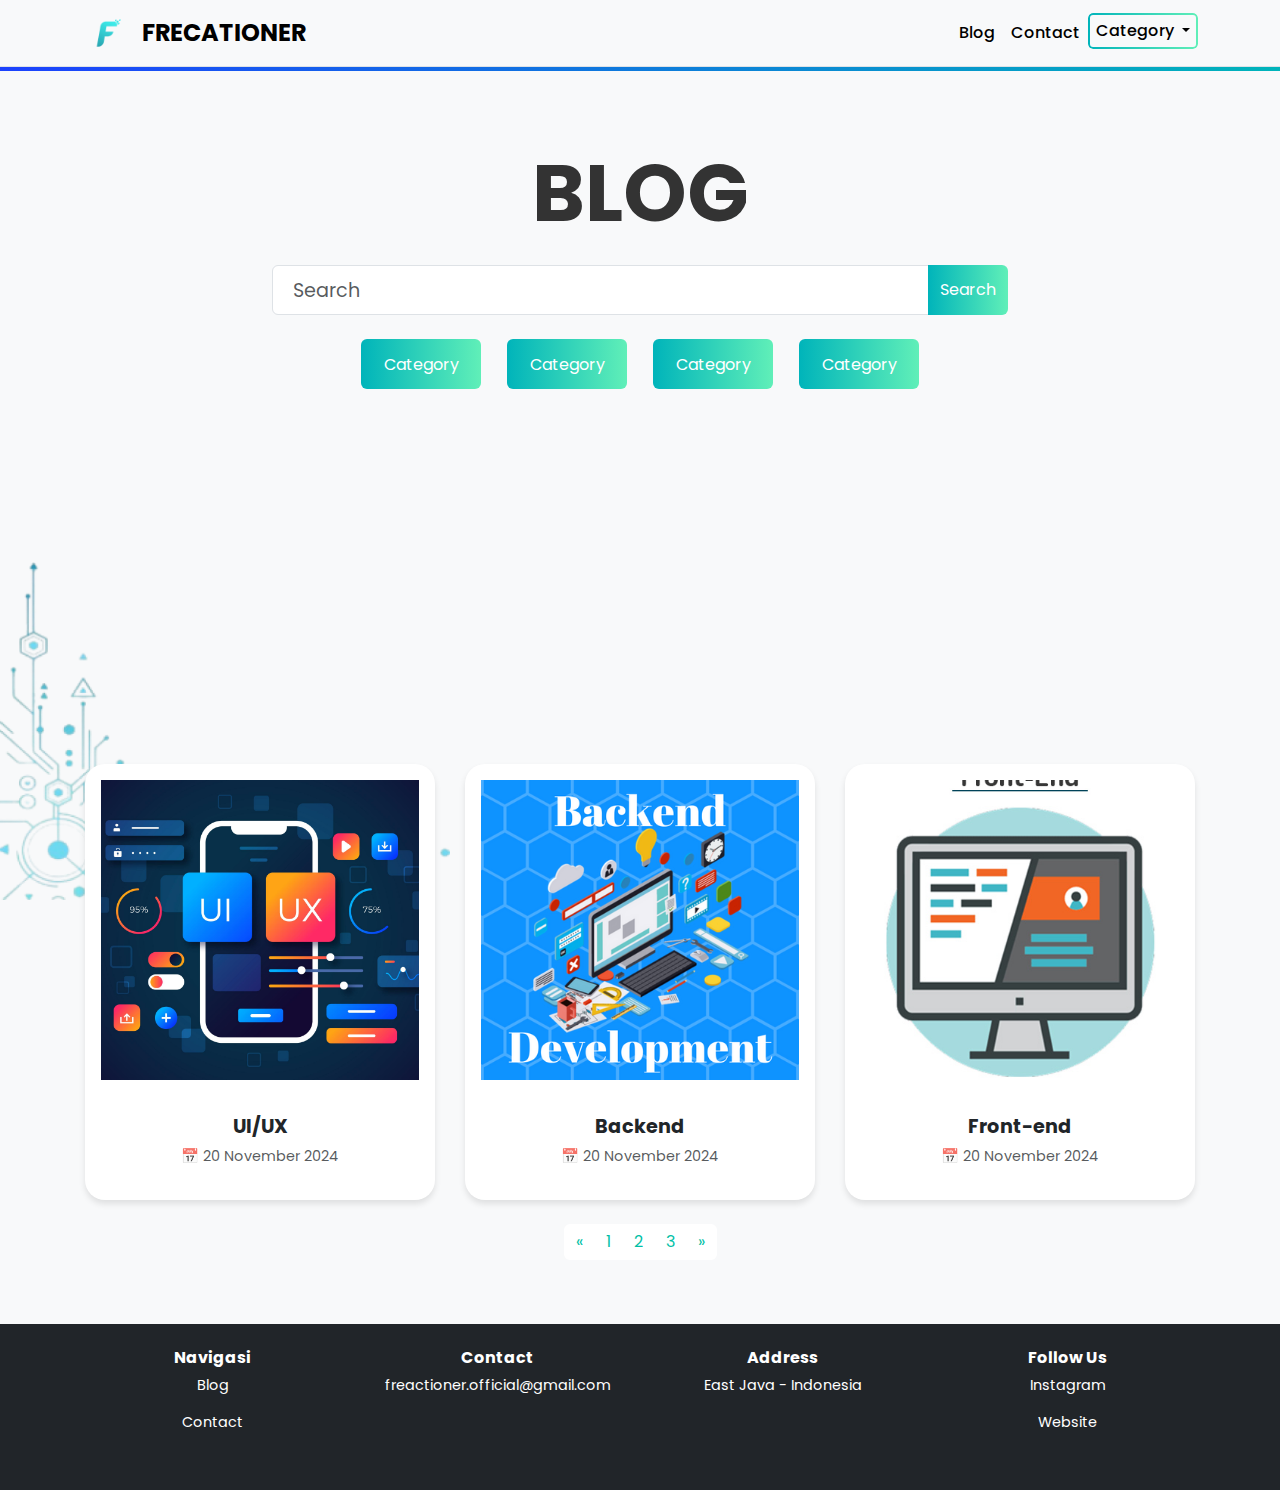
==== commit 4d6c8c79: "sticky on the advertisement" ====
--- a/index.html
+++ b/index.html
@@ -23,7 +23,7 @@
       <div class="collapse navbar-collapse" id="navbarNav">
         <ul class="navbar-nav ms-auto">
           <li class="nav-item">
-            <a class="nav-link active" href="category.html">Blog</a>
+            <a class="nav-link active" href="index.html">Blog</a>
           </li>
           <li class="nav-item">
             <a class="nav-link active" href="contact.html">Contact</a>
--- a/css/styles.css
+++ b/css/styles.css
@@ -48,25 +48,48 @@
   font-weight: 500;
 }
 
-.nav-link.active {
-  color: #000000 !important;
-}
-
 .image {
   width: 50px;
   height: auto;
   margin-right: 10px;
 }
 
+#navbarNav a {
+  transition: 0.3s;
+}
+
+#navbarNav a:hover {
+  color: #00B4BA;
+}
+
 /* Navbar Category Button with Gradient Border */
 .navbar .dropdown-toggle {
-  border: 2px solid transparent;
-  border-image: linear-gradient(to right, #00B4BA, #60EFB8) 1;
+  position: relative;
   padding: 6px 15px;
   color: #000000;
   background-color: transparent;
   font-weight: 500;
   transition: all 0.3s ease;
+  border-radius: 5px;
+  z-index: 1;
+}
+
+.navbar .dropdown-toggle::before {
+  content: "";
+  position: absolute;
+  top: 0;
+  left: 0;
+  width: 100%;
+  height: 100%;
+  border-radius: 5px;
+  padding: 2px;
+  background: linear-gradient(to right, #00B4BA, #60EFB8);
+  -webkit-mask: 
+    linear-gradient(#fff 0 0) content-box, 
+    linear-gradient(#fff 0 0);
+  -webkit-mask-composite: destination-out;
+  mask-composite: exclude;
+  z-index: -1;
 }
 
 .navbar .dropdown-toggle:hover {
@@ -91,7 +114,7 @@
 
 /* Page Title */
 h1 {
-  font-size: 3rem;
+  font-size: 5rem;
   font-weight: bold;
   margin-top: 30px;
   animation: fadeIn 1.2s ease-in-out;
@@ -103,13 +126,13 @@
 }
 
 input.form-control {
-  height: 40px;
+  height: 50px;
   font-size: 1.2rem;
   padding: 10px 20px;
 }
 
 .input-group .btn {
-  height: 40px;
+  height: 50px;
   background: linear-gradient(to right, #00B4BA, #60EFB8);
   border: none;
   color: #fff;
@@ -124,8 +147,8 @@
   border: none;
   line-height: 25px;
   color: #ffffff;
-  height: 40px;
-  width: 100px;
+  height: 50px;
+  width: 120px;
   animation: bounceIn 1.2s ease;
   transition: transform 0.3s ease, box-shadow 0.3s ease;
   /* flex-basis: calc(20% - 10px); */
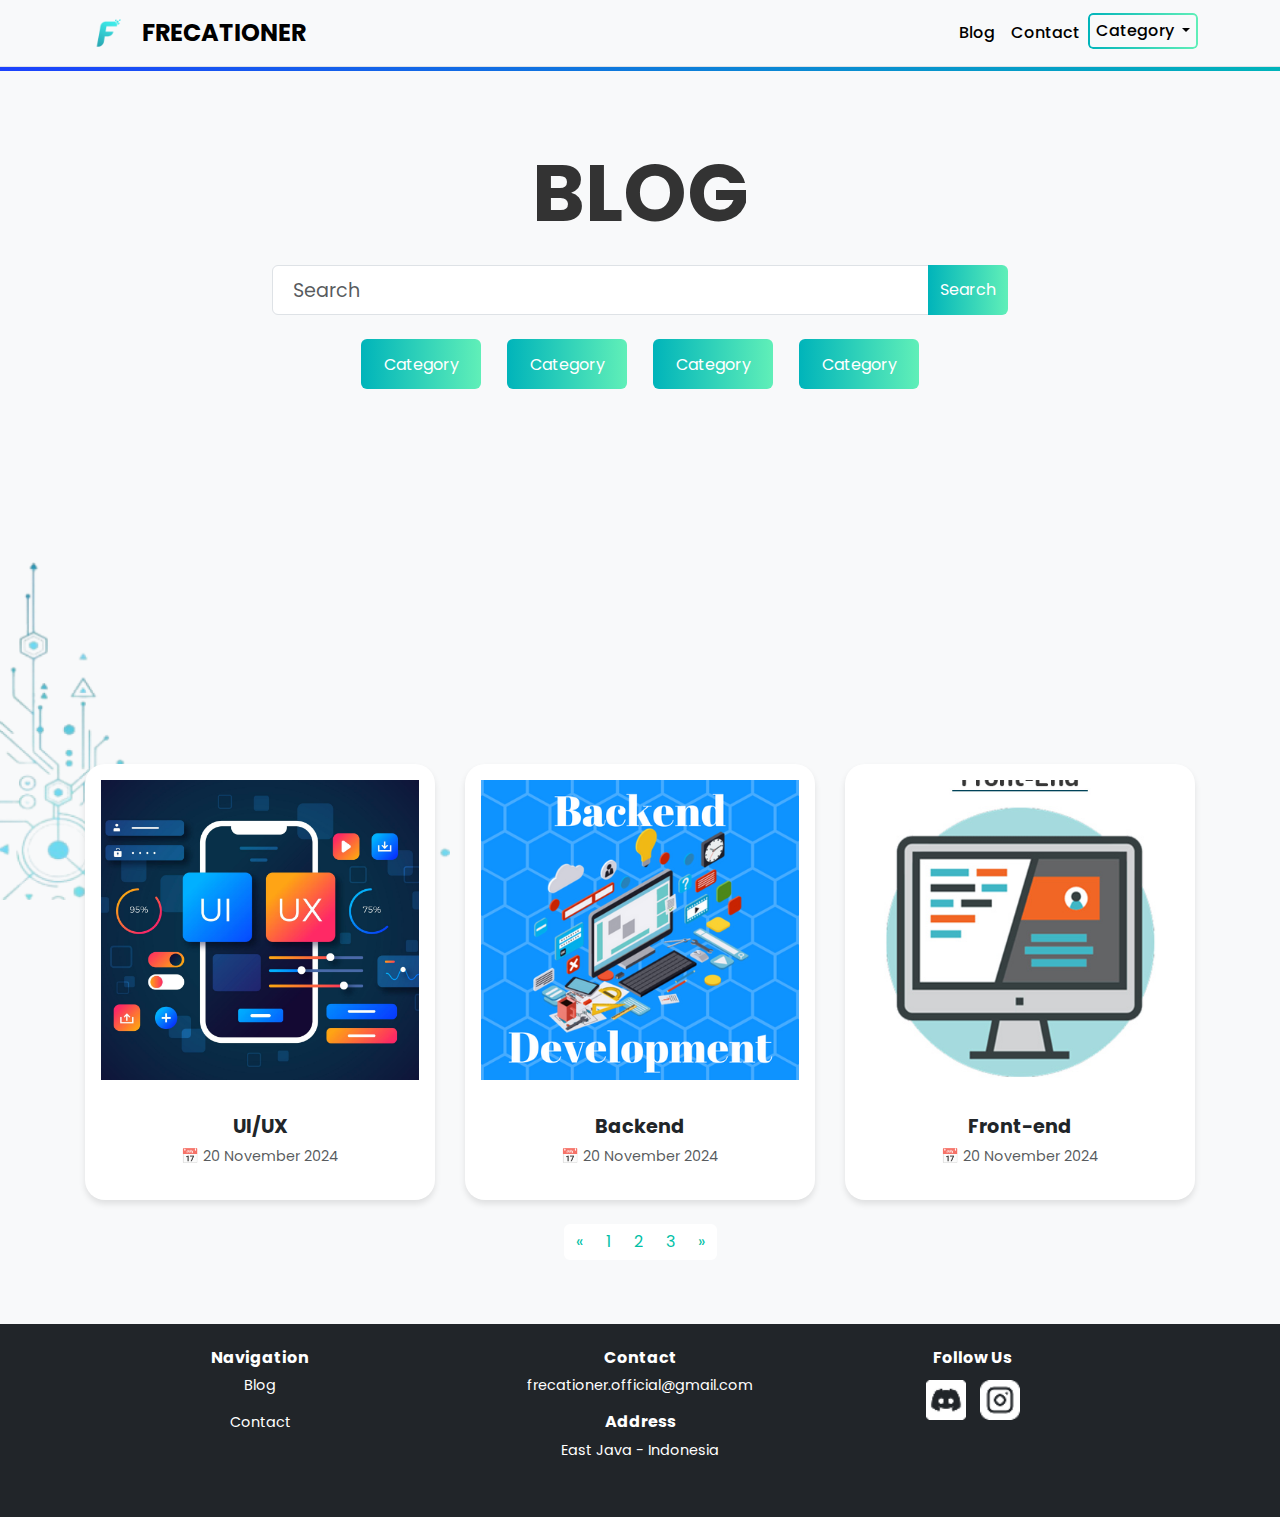
==== commit 43a4c59a: "scrolling atas" ====
--- a/index.html
+++ b/index.html
@@ -119,26 +119,24 @@
   </div>
 
   <!-- Footer -->
-  <footer class="bg-dark text-white py-4 animate__animated animate__fadeInUp">
+  <footer class="bg-dark text-white py-4">
     <div class="container">
       <div class="row text-center">
-        <div class="col-sm-12 col-md-3 mb-3">
-          <h5>Navigasi</h5>
+        <div class="col-sm-12 col-md-4 mb-3">
+          <h5>Navigation</h5>
           <p>Blog</p>
           <p>Contact</p>
         </div>
-        <div class="col-sm-12 col-md-3 mb-3">
+        <div class="col-sm-12 col-md-4 mb-3">
           <h5>Contact</h5>
-          <p>freactioner.official@gmail.com</p>
-        </div>
-        <div class="col-sm-12 col-md-3 mb-3">
+          <p>frecationer.official@gmail.com</p>
           <h5>Address</h5>
           <p>East Java - Indonesia</p>
         </div>
         <div class="col-sm-12 col-md-3 mb-3">
           <h5>Follow Us</h5>
-          <p>Instagram</p>
-          <p>Website</p>
+          <a href="#"><img src="image/discord.png" alt=""></a>
+          <a href="#"><img src="image/instagram.png" alt=""></a>
         </div>
       </div>
     </div>
--- a/css/styles.css
+++ b/css/styles.css
@@ -238,7 +238,7 @@
   background: #212529;
   color: #fff;
   width: 100%;
-  animation: fadeInUp 1.5s ease-in-out;
+  animation: fadeIn 1s ease-in-out;
 }
 
 footer h5 {
@@ -258,6 +258,14 @@
 
 footer a:hover {
   text-decoration: underline;
+}
+
+footer img {
+  width: 50px;
+  height: 50px;
+  /* background-color: white; */
+  border-radius: 8px;
+  padding: 5px;
 }
 
 /* Blog Decoration */
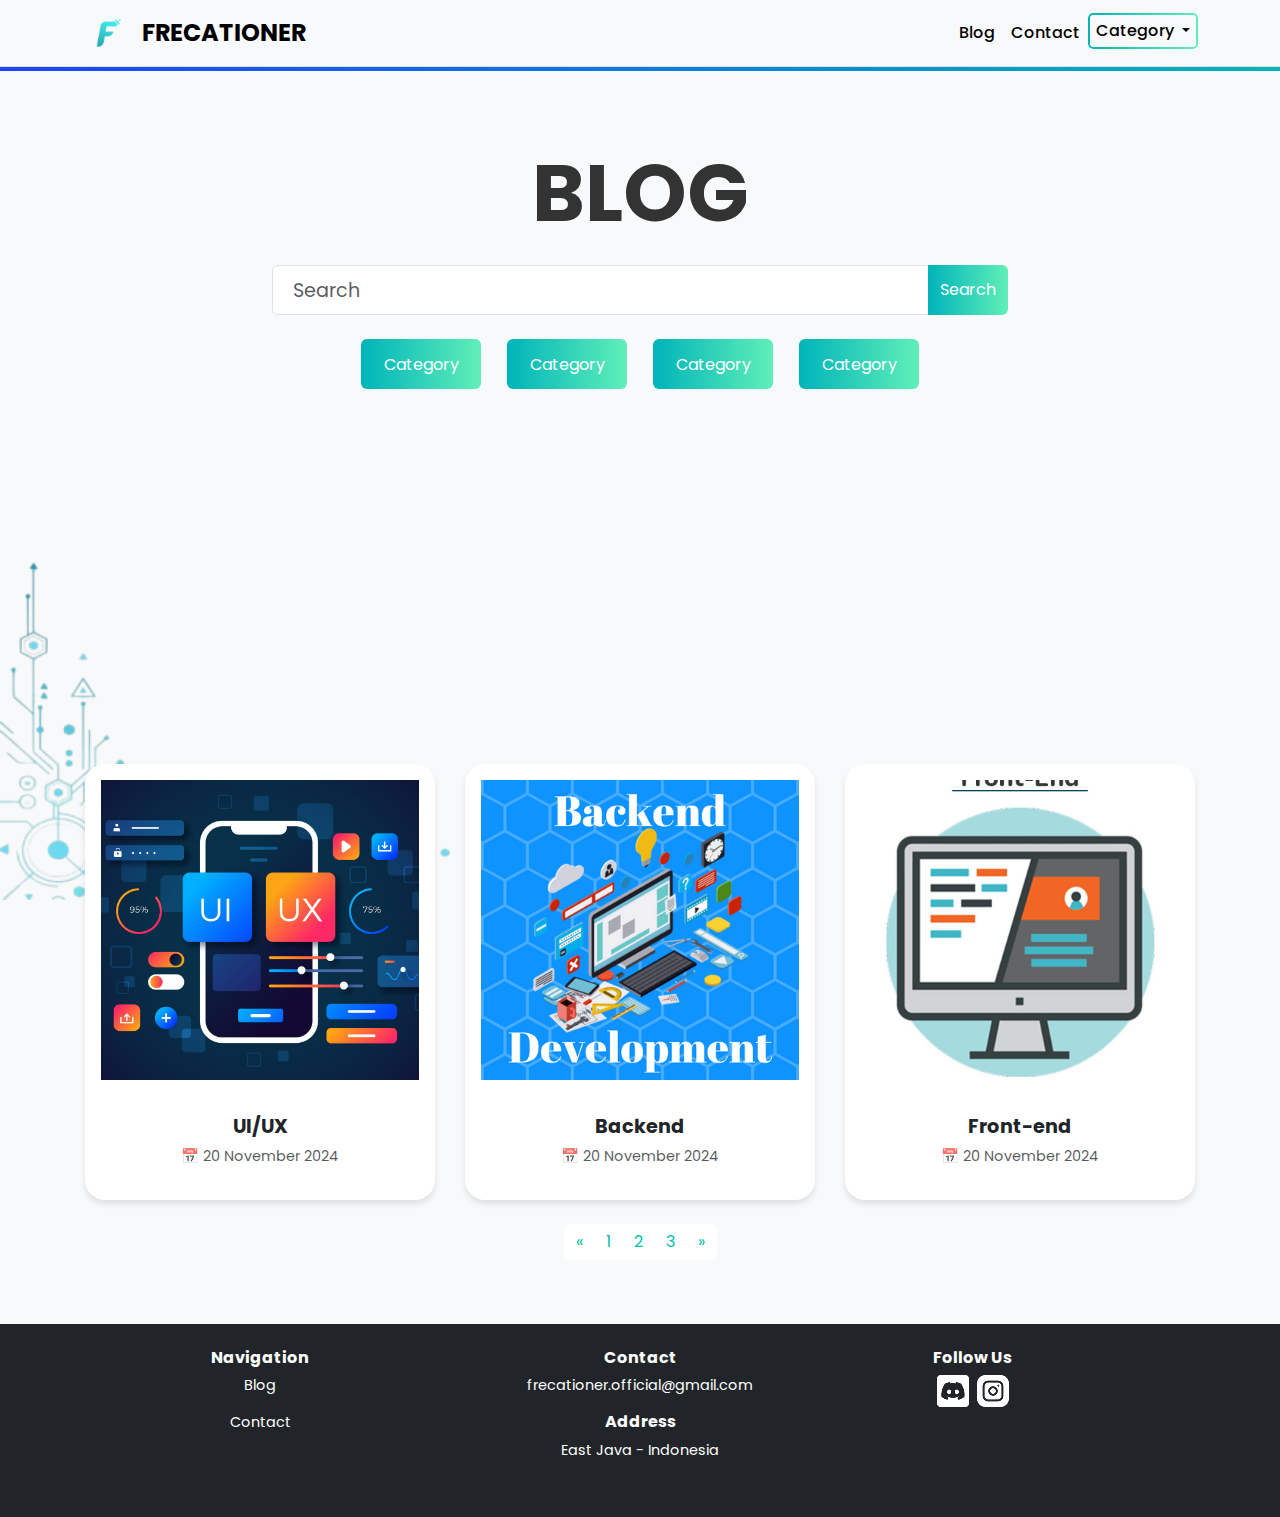
==== commit 17845da8: "responsivitas untuk pixel 4" ====
--- a/index.html
+++ b/index.html
@@ -3,6 +3,7 @@
 <head>
   <meta charset="UTF-8">
   <meta name="viewport" content="width=device-width, initial-scale=1.0">
+  <link rel="icon" href="image/F.png" type="image/png">
   <title>Blog Page</title>
   <!-- Bootstrap 5 CSS -->
   <link href="https://cdn.jsdelivr.net/npm/bootstrap@5.3.0/dist/css/bootstrap.min.css" rel="stylesheet">
@@ -135,8 +136,8 @@
         </div>
         <div class="col-sm-12 col-md-3 mb-3">
           <h5>Follow Us</h5>
-          <a href="#"><img src="image/discord.png" alt=""></a>
-          <a href="#"><img src="image/instagram.png" alt=""></a>
+          <a href="#" style="padding: 2px;"><img src="image/discord.png" alt=""></a>
+          <a href="https://www.instagram.com/frecationer.official/" style="padding: 2px;"><img src="image/instagram.png" alt=""></a>
         </div>
       </div>
     </div>
--- a/css/styles.css
+++ b/css/styles.css
@@ -94,7 +94,7 @@
 
 .navbar .dropdown-toggle:hover {
   background-image: linear-gradient(to right, #00B4BA, #006F76);
-  color: #fff;
+  color: #fff !important;
 }
 
 .dropdown-menu {
@@ -260,14 +260,6 @@
   text-decoration: underline;
 }
 
-footer img {
-  width: 50px;
-  height: 50px;
-  /* background-color: white; */
-  border-radius: 8px;
-  padding: 5px;
-}
-
 /* Blog Decoration */
 .blog-decoration {
   position: absolute;
